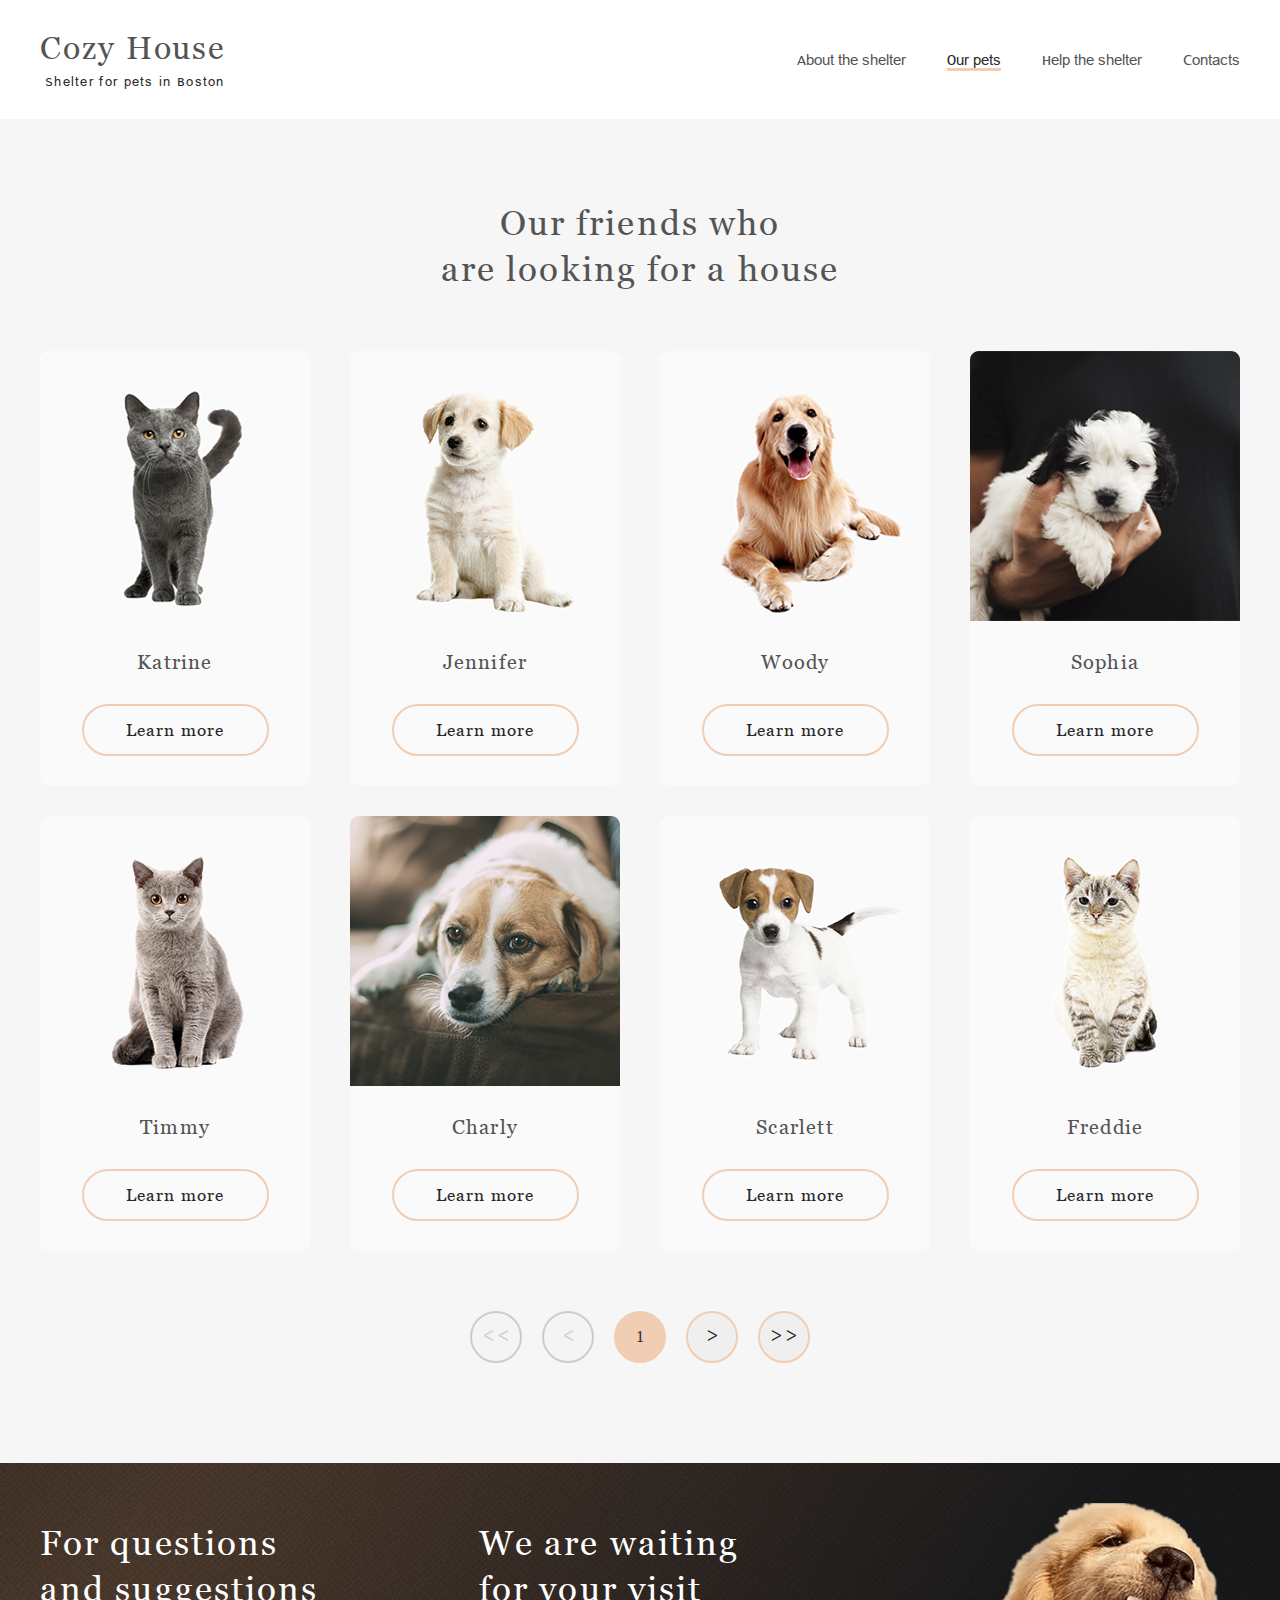
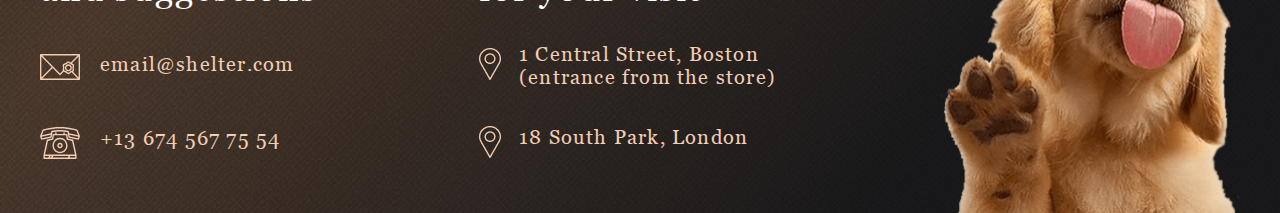
==== shelter/pages/pets/index.html @ 68277693 "Add shelter" ====
<!DOCTYPE html>
<html lang="en">
  <head>
    <meta charset="UTF-8" />
    <meta http-equiv="X-UA-Compatible" content="IE=edge" />
    <meta name="viewport" content="width=device-width, initial-scale=1.0" />
    <link rel="stylesheet" href="./../../assets/normalize.css" />
    <link rel="stylesheet" href="style.css" />
    <title>Shelter</title>
  </head>
  <body>
    <header class="header">
      <div class="header_wrapper">
        <div class="header_logo">
          <h1>Cozy House</h1>
          <p>Shelter for pets in Boston</p>
        </div>
        <nav class="header_nav">
          <ul class="header_nav-items">
            <li class="header_nav-item">
              <a href="../main/index.html" class="header_nav-item-a mainLink ">About the shelter</a>
            </li>
            <li class="header_nav-item">
              <a href="#" class="header_nav-item-a active petsLink">Our pets</a>
            </li>
            <li class="header_nav-item">
              <a href="../main/index.html#help" class="header_nav-item-a">Help the shelter</a>
            </li>
            <li class="header_nav-item">
              <a href="#contacts" class="header_nav-item-a">Contacts</a>
            </li>
          </ul>
        </nav>
        <div class="burger-menu">
          <span></span>
        </div>
      </div>
    </header>
    <main class="main_pets">
      <section class="friends">
        <h3 class="friends_title">Our friends who<br />
          are looking for a house</h3>
        <div class="friends_slider">
          <div class="friends_slider-wrapper">
            <div class="friends_slider-card">
              <img
                src="./../../assets/images/slider/pets-katrine.png"
                alt="card"
              />
              <p>Katrine</p>
              <button class="friends_slider-card-btn">Learn more</button>
            </div>
            <div class="friends_slider-card">
              <img
                src="./../../assets/images/slider/pets-jennifer.png"
                alt="card"
              />
              <p>Jennifer</p>
              <button class="friends_slider-card-btn">Learn more</button>
            </div>
            <div class="friends_slider-card">
              <img
                src="./../../assets/images/slider/pets-woody.png"
                alt="card"
              />
              <p>Woody</p>
              <button class="friends_slider-card-btn">Learn more</button>
            </div>
            <div class="friends_slider-card">
              <img
                src="./../../assets/images/slider/pets-Sofia.png"
                alt="card"
              />
              <p>Sophia</p>
              <button class="friends_slider-card-btn">Learn more</button>
            </div>
            <div class="friends_slider-card">
              <img
                src="./../../assets/images/slider/pets-timmy.png"
                alt="card"
              />
              <p>Timmy</p>
              <button class="friends_slider-card-btn">Learn more</button>
            </div>
            <div class="friends_slider-card">
              <img
                src="./../../assets/images/slider/pets-charly.png"
                alt="card"
              />
              <p>Charly</p>
              <button class="friends_slider-card-btn">Learn more</button>
            </div>
            <div class="friends_slider-card">
              <img
                src="./../../assets/images/slider/pets-scarlet.png"
                alt="card"
              />
              <p>Scarlett</p>
              <button class="friends_slider-card-btn">Learn more</button>
            </div>
            <div class="friends_slider-card">
              <img
                src="./../../assets/images/slider/pets-freddie.png"
                alt="card"
              />
              <p>Freddie</p>
              <button class="friends_slider-card-btn">Learn more</button>
            </div>
          </div>
          <div class="friends_slider-pagination">
            <button class="pagination-sircle " disabled>
              <div class="arrow_pre-prev disabled"></div>
            </button>
            <button class="pagination-sircle" disabled>
              <div class="arrow_prev disabled"></div>
            </button>
            <button class="pagination-sircle active">
              <div class="number">1</div>
            </button>
            <button class="pagination-sircle">
              <div class="arrow_next"></div>
            </button>
            <button class="pagination-sircle">
              <div class="arrow_next-next"></div>
            </button>
          </div>
        </div>
      </section>
    </main>
    <footer class="footer" id="contacts">
      <div class="footer_wrapper">
        <div class="footer_section contacts">
          <h3>For questions and suggestions</h3>
          <div class="footer_section-item email">
            <a href="mailto:email@shelter.com">email@shelter.com</a>
          </div>
          <div class="footer_section-item phone">
            <a href="tel:+13 674 567 75 54">+13 674 567 75 54</a>
          </div>
        </div>
        <div class="footer_section adress">
          <h3>We are waiting for your visit</h3>
          <div class="footer_section-item first_adress">
            <a href="https://www.google.by/maps/place/1+Central+St,+Boston,+MA+02109,+%D0%A1%D0%A8%D0%90/@42.3585558,-71.056915,17z/data=!3m1!4b1!4m5!3m4!1s0x89e370868bc2ce7b:0x82fa7db94f5fea9e!8m2!3d42.3585519!4d-71.0547263?hl=ru&authuser=0" target="_blank">1 Central Street, Boston (entrance from the store)</a>
          </div>
          <div class="footer_section-item second_adress">
            <a href="https://www.google.by/maps/place/18+S+Park+Rd,+London,+%D0%92%D0%B5%D0%BB%D0%B8%D0%BA%D0%BE%D0%B1%D1%80%D0%B8%D1%82%D0%B0%D0%BD%D0%B8%D1%8F/@51.4441294,-0.2098376,17z/data=!3m1!4b1!4m5!3m4!1s0x48760f46ff61dba9:0x5696e3b778e1f425!8m2!3d51.4441261!4d-0.2076489?hl=ru&authuser=0" target="_blank">18 South Park, London </a>
          </div>
        </div>
        <div class="footer_section pic">
          <img src="./../../assets/images/footer-puppy.png" alt="footer">
        </div>
    </footer>
    <script src="script.js"></script>
  </body>
</html>
---- shelter/pages/pets/style.css ----
.header {
  width: 100%;
  background-color: #ffffff;
  position: fixed;
}

@media (min-width: 768px) and (max-width: 1279px) {
  .header {
    top: 0;
  }
}

@media (min-width: 320px) and (max-width: 767px) {
  .header {
    top: 0;
  }
}

.header .header_wrapper {
  max-width: 1200px;
  display: -webkit-box;
  display: -ms-flexbox;
  display: flex;
  -webkit-box-orient: horizontal;
  -webkit-box-direction: normal;
      -ms-flex-direction: row;
          flex-direction: row;
  -webkit-box-pack: justify;
      -ms-flex-pack: justify;
          justify-content: space-between;
  -webkit-box-align: center;
      -ms-flex-align: center;
          align-items: center;
  margin: 0 auto;
  padding: 30px 0px;
}

@media (min-width: 768px) and (max-width: 1279px) {
  .header .header_wrapper {
    max-width: 708px;
  }
}

@media (min-width: 320px) and (max-width: 767px) {
  .header .header_wrapper {
    max-width: 300px;
  }
}

.header .header_wrapper .header_logo {
  display: -webkit-box;
  display: -ms-flexbox;
  display: flex;
  -webkit-box-orient: vertical;
  -webkit-box-direction: normal;
      -ms-flex-direction: column;
          flex-direction: column;
  font-style: normal;
  font-weight: 400;
  font-size: 32px;
  line-height: 110%;
  letter-spacing: 0.06em;
  cursor: pointer;
}

.header .header_wrapper .header_logo h1 {
  font-family: "Georgia";
  -webkit-box-align: center;
      -ms-flex-align: center;
          align-items: center;
  color: #545454;
  margin-bottom: 9px;
}

.header .header_wrapper .header_logo p {
  font-family: "Arial";
  font-size: 13px;
  line-height: 15px;
  letter-spacing: 0.1em;
  color: #292929;
  padding-left: 5px;
}

.header .header_wrapper .header_nav {
  max-width: 443px;
  width: 100%;
}

@media (min-width: 320px) and (max-width: 767px) {
  .header .header_wrapper .header_nav {
    display: none;
  }
}

.header .header_wrapper .header_nav .header_nav-items {
  display: -webkit-box;
  display: -ms-flexbox;
  display: flex;
  -webkit-box-pack: justify;
      -ms-flex-pack: justify;
          justify-content: space-between;
  max-width: 443px;
  width: 100%;
}

.header .header_wrapper .header_nav .header_nav-items .header_nav-item {
  font-family: "Arial";
  font-style: normal;
  font-weight: 400;
  font-size: 15px;
  line-height: 160%;
}

.header .header_wrapper .header_nav .header_nav-items .header_nav-item .header_nav-item-a {
  color: #545454;
  text-decoration: none;
}

.header .header_wrapper .header_nav .header_nav-items .header_nav-item .header_nav-item-a.active {
  color: #292929;
  border-bottom: 3px solid #f1cdb3;
}

.header .header_wrapper .header_nav .header_nav-items .header_nav-item .header_nav-item-a:hover {
  color: #292929;
}

.burger-menu {
  display: none;
}

@media (min-width: 320px) and (max-width: 767px) {
  .burger-menu {
    z-index: 50;
    display: block;
    position: relative;
    width: 30px;
    height: 22px;
    cursor: pointer;
    right: 14.5%;
    -webkit-transition: 0.5s;
    transition: 0.5s;
  }
  .burger-menu::before,
  .burger-menu::after,
  .burger-menu span {
    left: 0;
    position: absolute;
    height: 9%;
    width: 100%;
    -webkit-transition: all 0.3s ease 0s;
    transition: all 0.3s ease 0s;
    background-color: #000000;
  }
  .burger-menu::before,
  .burger-menu::after {
    content: "";
  }
  .burger-menu::before {
    top: 0;
  }
  .burger-menu::after {
    bottom: 0;
  }
  .burger-menu span {
    top: 47%;
  }
}

.burger-menu.active {
  -webkit-transform: rotate(90deg);
          transform: rotate(90deg);
}

.main_pets {
  width: 100%;
}

.main_pets .friends {
  max-width: 1200px;
  padding: 200px 0px 100px 0px;
  display: -webkit-box;
  display: -ms-flexbox;
  display: flex;
  -webkit-box-orient: vertical;
  -webkit-box-direction: normal;
      -ms-flex-direction: column;
          flex-direction: column;
  margin: 0 auto;
}

@media (min-width: 768px) and (max-width: 1279px) {
  .main_pets .friends {
    max-width: 708px;
    padding: 200px 0px 76px 0px;
  }
}

@media (min-width: 320px) and (max-width: 767px) {
  .main_pets .friends {
    padding: 162px 0px 41px 0px;
  }
}

.main_pets .friends .friends_title {
  font-family: "Georgia";
  font-style: normal;
  font-weight: 400;
  font-size: 35px;
  line-height: 130%;
  -webkit-box-align: center;
      -ms-flex-align: center;
          align-items: center;
  text-align: center;
  letter-spacing: 0.06em;
  color: #545454;
  margin-bottom: 45px;
}

@media (min-width: 768px) and (max-width: 1279px) {
  .main_pets .friends .friends_title {
    margin-bottom: 15px;
  }
}

@media (min-width: 320px) and (max-width: 767px) {
  .main_pets .friends .friends_title {
    font-size: 25px;
    margin-bottom: 26px;
  }
}

.main_pets .friends .friends_slider {
  max-width: 1200px;
  display: -webkit-box;
  display: -ms-flexbox;
  display: flex;
  -webkit-box-orient: vertical;
  -webkit-box-direction: normal;
      -ms-flex-direction: column;
          flex-direction: column;
  -webkit-box-align: center;
      -ms-flex-align: center;
          align-items: center;
}

.main_pets .friends .friends_slider .friends_slider-wrapper {
  display: -webkit-box;
  display: -ms-flexbox;
  display: flex;
  -webkit-box-orient: horizontal;
  -webkit-box-direction: normal;
      -ms-flex-direction: row;
          flex-direction: row;
  -ms-flex-wrap: wrap;
      flex-wrap: wrap;
  -webkit-box-pack: justify;
      -ms-flex-pack: justify;
          justify-content: space-between;
  padding: 15px 0;
  row-gap: 30px;
  -webkit-column-gap: 30px;
          column-gap: 30px;
  margin-bottom: 45px;
}

@media (min-width: 768px) and (max-width: 1279px) {
  .main_pets .friends .friends_slider .friends_slider-wrapper {
    row-gap: 30px;
    -webkit-column-gap: 40px;
            column-gap: 40px;
    padding: 15px 64px;
    margin-bottom: 24px;
  }
}

@media (min-width: 320px) and (max-width: 767px) {
  .main_pets .friends .friends_slider .friends_slider-wrapper {
    -webkit-box-pack: center;
        -ms-flex-pack: center;
            justify-content: center;
    margin-bottom: 28px;
  }
}

.main_pets .friends .friends_slider .friends_slider-wrapper .friends_slider-card {
  display: -webkit-box;
  display: -ms-flexbox;
  display: flex;
  -webkit-box-orient: vertical;
  -webkit-box-direction: normal;
      -ms-flex-direction: column;
          flex-direction: column;
  -webkit-box-align: center;
      -ms-flex-align: center;
          align-items: center;
  background: #fafafa;
  border-radius: 9px;
  cursor: pointer;
}

@media screen and (max-width: 1279px) {
  .main_pets .friends .friends_slider .friends_slider-wrapper .friends_slider-card:nth-child(7) {
    display: none;
  }
  .main_pets .friends .friends_slider .friends_slider-wrapper .friends_slider-card:nth-child(8) {
    display: none;
  }
}

@media screen and (max-width: 767px) {
  .main_pets .friends .friends_slider .friends_slider-wrapper .friends_slider-card:nth-child(6) {
    display: none;
  }
  .main_pets .friends .friends_slider .friends_slider-wrapper .friends_slider-card:nth-child(5) {
    display: none;
  }
  .main_pets .friends .friends_slider .friends_slider-wrapper .friends_slider-card:nth-child(4) {
    display: none;
  }
}

.main_pets .friends .friends_slider .friends_slider-wrapper .friends_slider-card:hover {
  background: #ffffff;
  -webkit-transform: scale(1.1);
          transform: scale(1.1);
}

.main_pets .friends .friends_slider .friends_slider-wrapper .friends_slider-card:hover .friends_slider-card-btn {
  background: #fddcc4;
}

.main_pets .friends .friends_slider .friends_slider-wrapper .friends_slider-card:last-child {
  margin-right: 0;
}

.main_pets .friends .friends_slider .friends_slider-wrapper .friends_slider-card img {
  width: 100%;
}

.main_pets .friends .friends_slider .friends_slider-wrapper .friends_slider-card p {
  margin: 30px 0;
  font-family: "Georgia";
  font-style: normal;
  font-weight: 400;
  font-size: 20px;
  line-height: 23px;
  -webkit-box-align: center;
      -ms-flex-align: center;
          align-items: center;
  text-align: center;
  letter-spacing: 0.06em;
  color: #545454;
}

.main_pets .friends .friends_slider .friends_slider-wrapper .friends_slider-card .friends_slider-card-btn {
  width: 187px;
  height: 52px;
  border: 2px solid #f1cdb3;
  -webkit-box-sizing: border-box;
          box-sizing: border-box;
  border-radius: 100px;
  font-family: "Georgia";
  font-style: normal;
  font-weight: 400;
  font-size: 17px;
  line-height: 130%;
  letter-spacing: 0.06em;
  color: #292929;
  margin-bottom: 30px;
  background-color: inherit;
}

.main_pets .friends .friends_slider .friends_slider-wrapper .friends_slider-card .friends_slider-card-btn:hover {
  background: #fddcc4;
}

.main_pets .friends .friends_slider .friends_slider-pagination {
  max-width: 340px;
  width: 100%;
  display: -webkit-box;
  display: -ms-flexbox;
  display: flex;
  -webkit-box-pack: justify;
      -ms-flex-pack: justify;
          justify-content: space-between;
  -webkit-box-orient: horizontal;
  -webkit-box-direction: normal;
      -ms-flex-direction: row;
          flex-direction: row;
}

@media (min-width: 320px) and (max-width: 767px) {
  .main_pets .friends .friends_slider .friends_slider-pagination {
    -webkit-box-pack: space-evenly;
        -ms-flex-pack: space-evenly;
            justify-content: space-evenly;
  }
}

.main_pets .friends .friends_slider .friends_slider-pagination .pagination-sircle {
  width: 52px;
  height: 52px;
  border-radius: 50%;
  border: 2px solid #f1cdb3;
  padding: 0;
}

.main_pets .friends .friends_slider .friends_slider-pagination .pagination-sircle:disabled {
  border: 2px solid #cdcdcd;
}

.main_pets .friends .friends_slider .friends_slider-pagination .pagination-sircle.active {
  background: #f1cdb3;
}

.main_pets .friends .friends_slider .friends_slider-pagination .pagination-sircle .arrow_pre-prev {
  width: 52px;
  height: 52px;
  position: relative;
  font-family: "Georgia";
  font-style: normal;
  font-weight: 400;
  font-size: 20px;
  line-height: 115%;
  letter-spacing: 0.06em;
  color: #292929;
}

.main_pets .friends .friends_slider .friends_slider-pagination .pagination-sircle .arrow_pre-prev::after {
  content: "<<";
  position: absolute;
  top: 20%;
  left: 20%;
}

.main_pets .friends .friends_slider .friends_slider-pagination .pagination-sircle .arrow_pre-prev.disabled {
  color: #cdcdcd;
}

.main_pets .friends .friends_slider .friends_slider-pagination .pagination-sircle .arrow_prev {
  width: 52px;
  height: 52px;
  position: relative;
  font-family: "Georgia";
  font-style: normal;
  font-weight: 400;
  font-size: 20px;
  line-height: 115%;
  letter-spacing: 0.06em;
  color: #292929;
}

.main_pets .friends .friends_slider .friends_slider-pagination .pagination-sircle .arrow_prev::after {
  content: "<";
  position: absolute;
  top: 20%;
  left: 35%;
}

.main_pets .friends .friends_slider .friends_slider-pagination .pagination-sircle .arrow_prev.disabled {
  color: #cdcdcd;
}

.main_pets .friends .friends_slider .friends_slider-pagination .pagination-sircle .number {
  cursor: default;
}

.main_pets .friends .friends_slider .friends_slider-pagination .pagination-sircle .arrow_next {
  width: 52px;
  height: 52px;
  position: relative;
  font-family: "Georgia";
  font-style: normal;
  font-weight: 400;
  font-size: 20px;
  line-height: 115%;
  letter-spacing: 0.06em;
  color: #292929;
}

.main_pets .friends .friends_slider .friends_slider-pagination .pagination-sircle .arrow_next::after {
  content: ">";
  position: absolute;
  top: 20%;
  left: 35%;
}

.main_pets .friends .friends_slider .friends_slider-pagination .pagination-sircle .arrow_next.disabled {
  color: #cdcdcd;
}

.main_pets .friends .friends_slider .friends_slider-pagination .pagination-sircle .arrow_next:hover {
  -webkit-transform: scale(1.1);
          transform: scale(1.1);
}

.main_pets .friends .friends_slider .friends_slider-pagination .pagination-sircle .arrow_next-next {
  width: 52px;
  height: 52px;
  position: relative;
}

.main_pets .friends .friends_slider .friends_slider-pagination .pagination-sircle .arrow_next-next:hover {
  -webkit-transform: scale(1.1);
          transform: scale(1.1);
}

.main_pets .friends .friends_slider .friends_slider-pagination .pagination-sircle .arrow_next-next::after {
  content: ">>";
  font-family: "Georgia";
  font-style: normal;
  font-weight: 400;
  font-size: 20px;
  line-height: 115%;
  letter-spacing: 0.06em;
  color: #292929;
  position: absolute;
  top: 20%;
  left: 20%;
}

.main_pets .friends .friends_slider .friends_slider-pagination .pagination-sircle .arrow_next-next.disabled {
  color: #cdcdcd;
}

.footer {
  width: 100%;
  background-image: url(./../../assets/images/footer-gradient-background.png);
  background-position: center;
  background-size: cover;
}

.footer .footer_wrapper {
  max-width: 1200px;
  display: -webkit-box;
  display: -ms-flexbox;
  display: flex;
  -webkit-box-pack: justify;
      -ms-flex-pack: justify;
          justify-content: space-between;
  margin: 0 auto;
}

@media (min-width: 768px) and (max-width: 1279px) {
  .footer .footer_wrapper {
    -ms-flex-wrap: wrap;
        flex-wrap: wrap;
    -webkit-box-pack: space-evenly;
        -ms-flex-pack: space-evenly;
            justify-content: space-evenly;
  }
}

@media (min-width: 320px) and (max-width: 767px) {
  .footer .footer_wrapper {
    -webkit-box-orient: vertical;
    -webkit-box-direction: normal;
        -ms-flex-direction: column;
            flex-direction: column;
    text-align: center;
    -webkit-box-align: center;
        -ms-flex-align: center;
            align-items: center;
  }
}

@media (min-width: 320px) and (max-width: 767px) {
  .footer .footer_wrapper .footer_section {
    padding-top: 18px;
  }
  .footer .footer_wrapper .footer_section img {
    width: 22px;
    height: 32px;
  }
}

.footer .footer_wrapper .footer_section h3 {
  max-width: 280px;
  font-family: "Georgia";
  font-style: normal;
  font-weight: 400;
  font-size: 35px;
  line-height: 130%;
  letter-spacing: 0.06em;
  color: #ffffff;
}

@media (min-width: 320px) and (max-width: 767px) {
  .footer .footer_wrapper .footer_section h3 {
    font-size: 25px;
    margin: 0 auto;
    margin-bottom: 40px;
  }
}

.footer .footer_wrapper .footer_section .footer_section-item {
  display: -webkit-box;
  display: -ms-flexbox;
  display: flex;
}

@media (min-width: 320px) and (max-width: 767px) {
  .footer .footer_wrapper .footer_section .footer_section-item {
    -webkit-box-pack: center;
        -ms-flex-pack: center;
            justify-content: center;
  }
}

.footer .footer_wrapper .footer_section .footer_section-item img {
  width: 22px;
  height: 32px;
  margin-right: 20px;
}

.footer .footer_wrapper .footer_section .footer_section-item a {
  text-decoration: none;
  font-family: "Georgia";
  font-style: normal;
  font-weight: 400;
  font-size: 20px;
  line-height: 115%;
  letter-spacing: 0.06em;
  color: #f1cdb3;
}

.footer .footer_wrapper .footer_section .email {
  background-image: url(./../../assets/icons/icon-email.svg);
  background-repeat: no-repeat;
  background-position: left 0px top -2px;
  height: 32px;
  padding-left: 60px;
  margin-bottom: 42px;
}

@media (min-width: 320px) and (max-width: 767px) {
  .footer .footer_wrapper .footer_section .email {
    margin-bottom: 40px;
    background-position: left 12px top -2px;
  }
}

.footer .footer_wrapper .footer_section .phone {
  background-image: url(./../../assets/icons/icon-phone.svg);
  background-repeat: no-repeat;
  background-position: left 0px top 0px;
  height: 32px;
  padding-left: 60px;
}

@media (min-width: 320px) and (max-width: 767px) {
  .footer .footer_wrapper .footer_section .phone {
    margin-bottom: 20px;
    background-position: left 20px top -2px;
  }
}

.footer .footer_wrapper .footer_section .first_adress a {
  background-image: url(./../../assets/icons/icon-marker.png);
  background-repeat: no-repeat;
  background-position: left 0px top 5px;
  margin-bottom: 37px;
  padding-left: 40px;
  max-width: 302px;
  width: 100%;
}

@media (min-width: 320px) and (max-width: 767px) {
  .footer .footer_wrapper .footer_section .first_adress a {
    margin-bottom: 45px;
    padding-left: 28px;
  }
}

.footer .footer_wrapper .footer_section .second_adress a {
  background-image: url(./../../assets/icons/icon-marker.png);
  background-repeat: no-repeat;
  background-position: left 0px top 0px;
  margin-bottom: 30px;
  padding-left: 40px;
  max-width: 302px;
  width: 100%;
  height: 32px;
}

@media (min-width: 320px) and (max-width: 767px) {
  .footer .footer_wrapper .footer_section .second_adress a {
    padding-left: 14px;
  }
}

.footer .footer_wrapper .contacts {
  padding-top: 57px;
  margin-bottom: 41px;
}

@media (min-width: 768px) and (max-width: 1279px) {
  .footer .footer_wrapper .contacts {
    padding-top: 29px;
  }
}

@media (min-width: 320px) and (max-width: 767px) {
  .footer .footer_wrapper .contacts {
    padding-top: 30px;
    margin-bottom: 17px;
  }
}

.footer .footer_wrapper .contacts h3 {
  margin-bottom: 42px;
}

.footer .footer_wrapper .adress {
  padding-top: 57px;
}

@media (min-width: 768px) and (max-width: 1279px) {
  .footer .footer_wrapper .adress {
    padding-top: 29px;
  }
}

@media (min-width: 320px) and (max-width: 767px) {
  .footer .footer_wrapper .adress {
    padding-top: 0px;
  }
}

.footer .footer_wrapper .adress h3 {
  margin-bottom: 32px;
}

@media (min-width: 320px) and (max-width: 767px) {
  .footer .footer_wrapper .adress h3 {
    margin-bottom: 40px;
  }
}

.footer .footer_wrapper .pic {
  padding-top: 40px;
}

@media (min-width: 768px) and (max-width: 1279px) {
  .footer .footer_wrapper .pic {
    padding-top: 19px;
    padding-bottom: 0px;
  }
}

@media (min-width: 320px) and (max-width: 767px) {
  .footer .footer_wrapper .pic {
    padding-top: 5px;
  }
}

.footer .footer_wrapper .pic img {
  width: 300px;
  height: 310px;
}

@media (min-width: 320px) and (max-width: 767px) {
  .footer .footer_wrapper .pic img {
    width: 260px;
    height: 269px;
  }
}

@font-face {
  font-family: "Georgia";
  font-style: normal;
  font-weight: 400;
  src: local(""), url("./../../assets/fonts/georgia.ttf");
}

@font-face {
  font-family: "Arial";
  font-style: normal;
  font-weight: 400;
  src: local(""), url("./../../assets/fonts/arialmt.ttf");
}

html {
  scroll-behavior: smooth;
}

body {
  width: 100%;
  margin: 0 auto;
  background: #f6f6f6;
}

.main {
  width: 100%;
  padding-top: 140px;
}
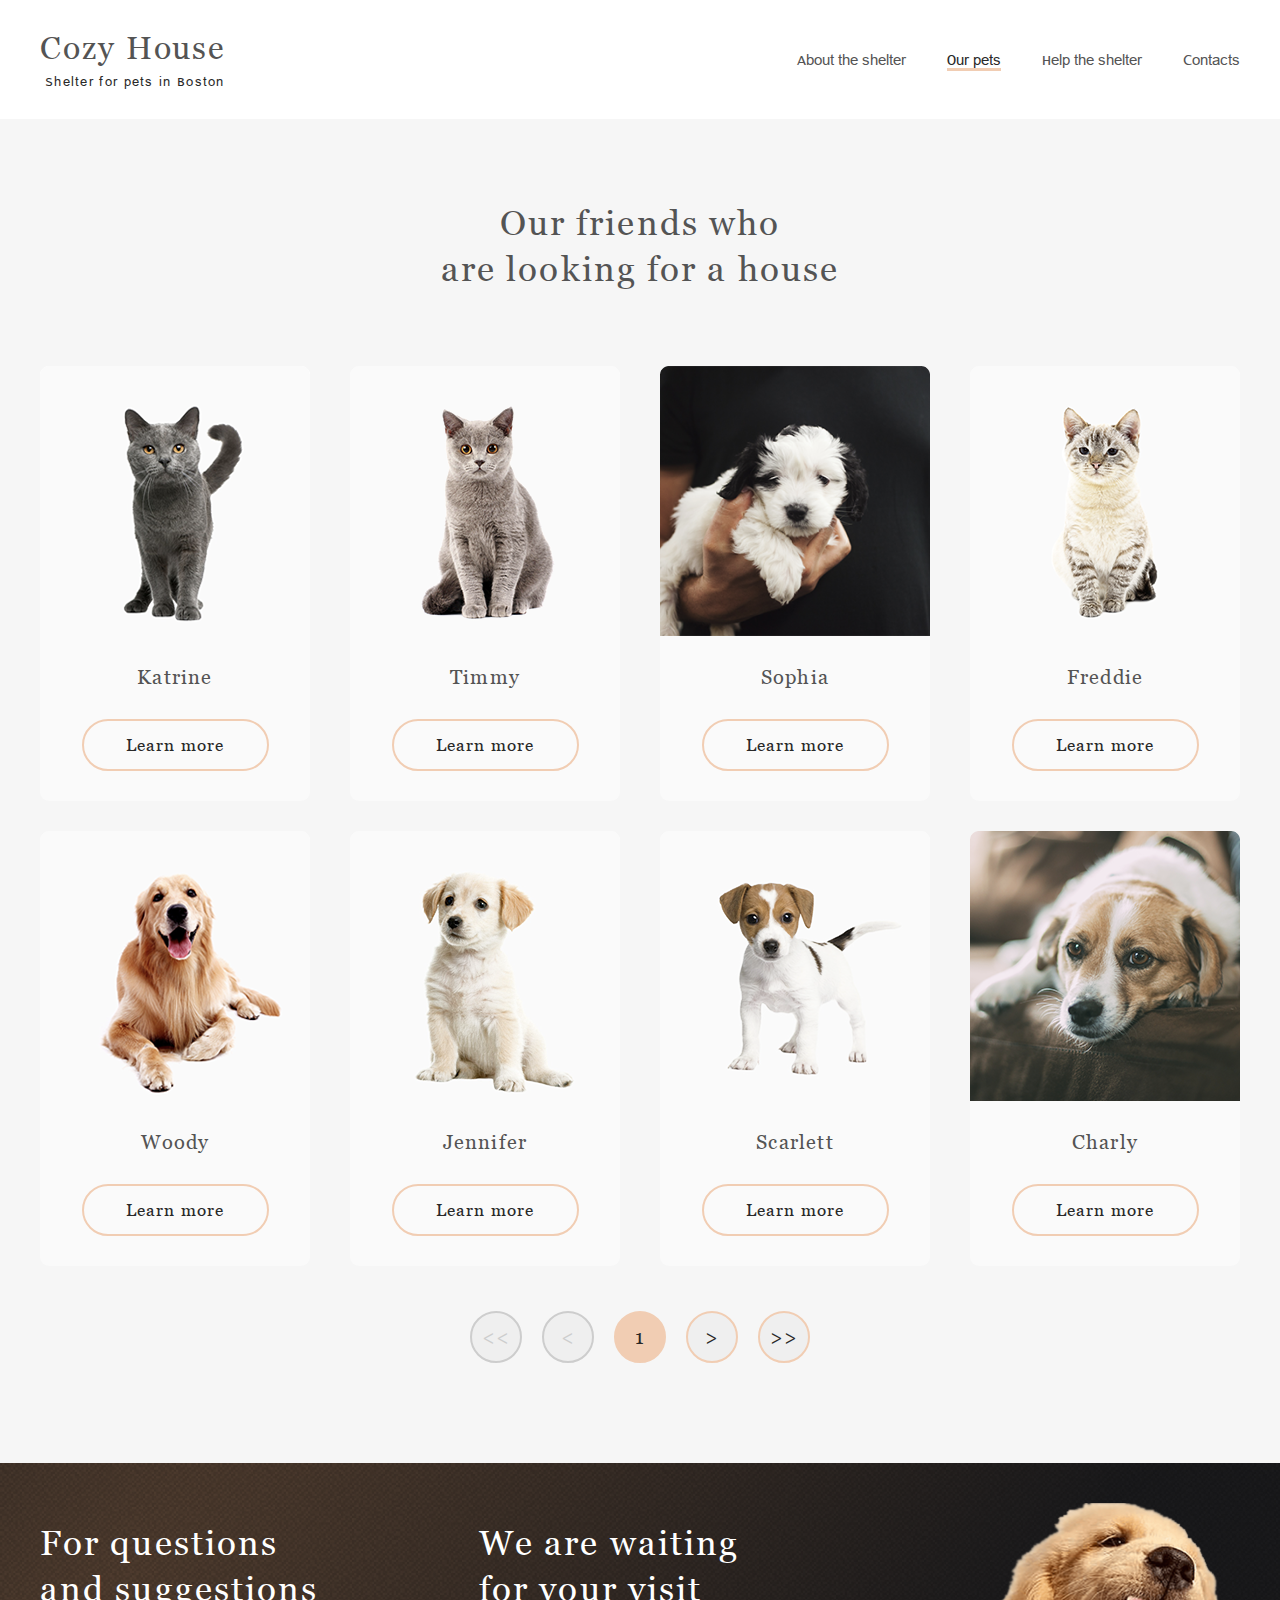
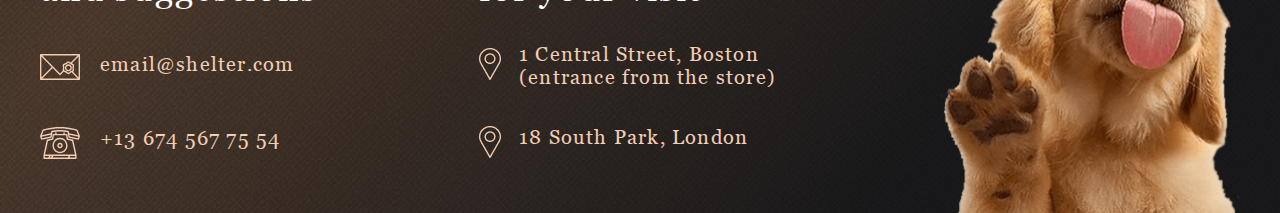
==== commit 3ed3a77a: "Add files via upload" ====
--- a/shelter/pages/pets/index.html
+++ b/shelter/pages/pets/index.html
@@ -15,22 +15,28 @@
           <h1>Cozy House</h1>
           <p>Shelter for pets in Boston</p>
         </div>
-        <nav class="header_nav">
-          <ul class="header_nav-items">
-            <li class="header_nav-item">
-              <a href="../main/index.html" class="header_nav-item-a mainLink ">About the shelter</a>
-            </li>
-            <li class="header_nav-item">
-              <a href="#" class="header_nav-item-a active petsLink">Our pets</a>
-            </li>
-            <li class="header_nav-item">
-              <a href="../main/index.html#help" class="header_nav-item-a">Help the shelter</a>
-            </li>
-            <li class="header_nav-item">
-              <a href="#contacts" class="header_nav-item-a">Contacts</a>
-            </li>
-          </ul>
-        </nav>
+        <div class="header_nav-container">
+          <nav class="header_nav">
+            <div class="burger_logo">
+              <h1 class="header_logo-title">Cozy House</h1>
+              <p class="header_logo-subtitle">Shelter for pets in Boston</p>
+            </div>
+            <ul class="header_nav-items">
+              <li class="header_nav-item">
+                <a href="../main/index.html" class="header_nav-item-a mainLink ">About the shelter</a>
+              </li>
+              <li class="header_nav-item">
+                <a href="#" class="header_nav-item-a active petsLink">Our pets</a>
+              </li>
+              <li class="header_nav-item">
+                <a href="../main/index.html#help" class="header_nav-item-a">Help the shelter</a>
+              </li>
+              <li class="header_nav-item">
+                <a href="#contacts" class="header_nav-item-a">Contacts</a>
+              </li>
+            </ul>
+          </nav>
+        </div>
         <div class="burger-menu">
           <span></span>
         </div>
@@ -42,89 +48,24 @@
           are looking for a house</h3>
         <div class="friends_slider">
           <div class="friends_slider-wrapper">
-            <div class="friends_slider-card">
-              <img
-                src="./../../assets/images/slider/pets-katrine.png"
-                alt="card"
-              />
-              <p>Katrine</p>
-              <button class="friends_slider-card-btn">Learn more</button>
-            </div>
-            <div class="friends_slider-card">
-              <img
-                src="./../../assets/images/slider/pets-jennifer.png"
-                alt="card"
-              />
-              <p>Jennifer</p>
-              <button class="friends_slider-card-btn">Learn more</button>
-            </div>
-            <div class="friends_slider-card">
-              <img
-                src="./../../assets/images/slider/pets-woody.png"
-                alt="card"
-              />
-              <p>Woody</p>
-              <button class="friends_slider-card-btn">Learn more</button>
-            </div>
-            <div class="friends_slider-card">
-              <img
-                src="./../../assets/images/slider/pets-Sofia.png"
-                alt="card"
-              />
-              <p>Sophia</p>
-              <button class="friends_slider-card-btn">Learn more</button>
-            </div>
-            <div class="friends_slider-card">
-              <img
-                src="./../../assets/images/slider/pets-timmy.png"
-                alt="card"
-              />
-              <p>Timmy</p>
-              <button class="friends_slider-card-btn">Learn more</button>
-            </div>
-            <div class="friends_slider-card">
-              <img
-                src="./../../assets/images/slider/pets-charly.png"
-                alt="card"
-              />
-              <p>Charly</p>
-              <button class="friends_slider-card-btn">Learn more</button>
-            </div>
-            <div class="friends_slider-card">
-              <img
-                src="./../../assets/images/slider/pets-scarlet.png"
-                alt="card"
-              />
-              <p>Scarlett</p>
-              <button class="friends_slider-card-btn">Learn more</button>
-            </div>
-            <div class="friends_slider-card">
-              <img
-                src="./../../assets/images/slider/pets-freddie.png"
-                alt="card"
-              />
-              <p>Freddie</p>
-              <button class="friends_slider-card-btn">Learn more</button>
-            </div>
+            <div class="friends_slider-pages"></div>
           </div>
           <div class="friends_slider-pagination">
-            <button class="pagination-sircle " disabled>
-              <div class="arrow_pre-prev disabled"></div>
-            </button>
-            <button class="pagination-sircle" disabled>
-              <div class="arrow_prev disabled"></div>
-            </button>
-            <button class="pagination-sircle active">
-              <div class="number">1</div>
-            </button>
-            <button class="pagination-sircle">
-              <div class="arrow_next"></div>
-            </button>
-            <button class="pagination-sircle">
-              <div class="arrow_next-next"></div>
-            </button>
+            <button class="pagination-sircle btn left double disabled" ><<</button>
+            <button class="pagination-sircle btn left disabled"><</button>
+            <button class="pagination-sircle counter">1</button>
+            <button class="pagination-sircle btn right active">></button>
+            <button class="pagination-sircle btn right double active">>></button>
           </div>
         </div>
+        <div class="modal">
+					<div class="modal_wrapper">
+						<button class="modal_button"></button>
+						<div class="modal_content">
+              
+						</div>
+					</div>
+				</div>
       </section>
     </main>
     <footer class="footer" id="contacts">
@@ -151,6 +92,6 @@
           <img src="./../../assets/images/footer-puppy.png" alt="footer">
         </div>
     </footer>
-    <script src="script.js"></script>
+    <script type="module" src="script.js"></script>
   </body>
 </html>
--- a/shelter/pages/pets/style.css
+++ b/shelter/pages/pets/style.css
@@ -1,797 +1,1122 @@
-.header {
-  width: 100%;
-  background-color: #ffffff;
-  position: fixed;
-}
-
-@media (min-width: 768px) and (max-width: 1279px) {
-  .header {
-    top: 0;
-  }
-}
-
-@media (min-width: 320px) and (max-width: 767px) {
-  .header {
-    top: 0;
-  }
-}
-
-.header .header_wrapper {
-  max-width: 1200px;
-  display: -webkit-box;
-  display: -ms-flexbox;
-  display: flex;
-  -webkit-box-orient: horizontal;
-  -webkit-box-direction: normal;
-      -ms-flex-direction: row;
-          flex-direction: row;
-  -webkit-box-pack: justify;
-      -ms-flex-pack: justify;
-          justify-content: space-between;
-  -webkit-box-align: center;
-      -ms-flex-align: center;
-          align-items: center;
-  margin: 0 auto;
-  padding: 30px 0px;
-}
-
-@media (min-width: 768px) and (max-width: 1279px) {
-  .header .header_wrapper {
-    max-width: 708px;
-  }
-}
-
-@media (min-width: 320px) and (max-width: 767px) {
-  .header .header_wrapper {
-    max-width: 300px;
-  }
-}
-
-.header .header_wrapper .header_logo {
-  display: -webkit-box;
-  display: -ms-flexbox;
-  display: flex;
-  -webkit-box-orient: vertical;
-  -webkit-box-direction: normal;
-      -ms-flex-direction: column;
-          flex-direction: column;
-  font-style: normal;
-  font-weight: 400;
-  font-size: 32px;
-  line-height: 110%;
-  letter-spacing: 0.06em;
-  cursor: pointer;
-}
-
-.header .header_wrapper .header_logo h1 {
-  font-family: "Georgia";
-  -webkit-box-align: center;
-      -ms-flex-align: center;
-          align-items: center;
-  color: #545454;
-  margin-bottom: 9px;
-}
-
-.header .header_wrapper .header_logo p {
-  font-family: "Arial";
-  font-size: 13px;
-  line-height: 15px;
-  letter-spacing: 0.1em;
-  color: #292929;
-  padding-left: 5px;
-}
-
-.header .header_wrapper .header_nav {
-  max-width: 443px;
-  width: 100%;
-}
-
-@media (min-width: 320px) and (max-width: 767px) {
-  .header .header_wrapper .header_nav {
-    display: none;
-  }
-}
-
-.header .header_wrapper .header_nav .header_nav-items {
-  display: -webkit-box;
-  display: -ms-flexbox;
-  display: flex;
-  -webkit-box-pack: justify;
-      -ms-flex-pack: justify;
-          justify-content: space-between;
-  max-width: 443px;
-  width: 100%;
-}
-
-.header .header_wrapper .header_nav .header_nav-items .header_nav-item {
-  font-family: "Arial";
-  font-style: normal;
-  font-weight: 400;
-  font-size: 15px;
-  line-height: 160%;
-}
-
-.header .header_wrapper .header_nav .header_nav-items .header_nav-item .header_nav-item-a {
-  color: #545454;
-  text-decoration: none;
-}
-
-.header .header_wrapper .header_nav .header_nav-items .header_nav-item .header_nav-item-a.active {
-  color: #292929;
-  border-bottom: 3px solid #f1cdb3;
-}
-
-.header .header_wrapper .header_nav .header_nav-items .header_nav-item .header_nav-item-a:hover {
-  color: #292929;
-}
-
-.burger-menu {
-  display: none;
-}
-
-@media (min-width: 320px) and (max-width: 767px) {
-  .burger-menu {
-    z-index: 50;
-    display: block;
-    position: relative;
-    width: 30px;
-    height: 22px;
-    cursor: pointer;
-    right: 14.5%;
-    -webkit-transition: 0.5s;
-    transition: 0.5s;
-  }
-  .burger-menu::before,
-  .burger-menu::after,
-  .burger-menu span {
-    left: 0;
-    position: absolute;
-    height: 9%;
-    width: 100%;
-    -webkit-transition: all 0.3s ease 0s;
-    transition: all 0.3s ease 0s;
-    background-color: #000000;
-  }
-  .burger-menu::before,
-  .burger-menu::after {
-    content: "";
-  }
-  .burger-menu::before {
-    top: 0;
-  }
-  .burger-menu::after {
-    bottom: 0;
-  }
-  .burger-menu span {
-    top: 47%;
-  }
-}
-
-.burger-menu.active {
-  -webkit-transform: rotate(90deg);
-          transform: rotate(90deg);
-}
-
-.main_pets {
-  width: 100%;
-}
-
-.main_pets .friends {
-  max-width: 1200px;
-  padding: 200px 0px 100px 0px;
-  display: -webkit-box;
-  display: -ms-flexbox;
-  display: flex;
-  -webkit-box-orient: vertical;
-  -webkit-box-direction: normal;
-      -ms-flex-direction: column;
-          flex-direction: column;
-  margin: 0 auto;
-}
-
-@media (min-width: 768px) and (max-width: 1279px) {
-  .main_pets .friends {
-    max-width: 708px;
-    padding: 200px 0px 76px 0px;
-  }
-}
-
-@media (min-width: 320px) and (max-width: 767px) {
-  .main_pets .friends {
-    padding: 162px 0px 41px 0px;
-  }
-}
-
-.main_pets .friends .friends_title {
-  font-family: "Georgia";
-  font-style: normal;
-  font-weight: 400;
-  font-size: 35px;
-  line-height: 130%;
-  -webkit-box-align: center;
-      -ms-flex-align: center;
-          align-items: center;
-  text-align: center;
-  letter-spacing: 0.06em;
-  color: #545454;
-  margin-bottom: 45px;
-}
-
-@media (min-width: 768px) and (max-width: 1279px) {
-  .main_pets .friends .friends_title {
-    margin-bottom: 15px;
-  }
-}
-
-@media (min-width: 320px) and (max-width: 767px) {
-  .main_pets .friends .friends_title {
-    font-size: 25px;
-    margin-bottom: 26px;
-  }
-}
-
-.main_pets .friends .friends_slider {
-  max-width: 1200px;
-  display: -webkit-box;
-  display: -ms-flexbox;
-  display: flex;
-  -webkit-box-orient: vertical;
-  -webkit-box-direction: normal;
-      -ms-flex-direction: column;
-          flex-direction: column;
-  -webkit-box-align: center;
-      -ms-flex-align: center;
-          align-items: center;
-}
-
-.main_pets .friends .friends_slider .friends_slider-wrapper {
-  display: -webkit-box;
-  display: -ms-flexbox;
-  display: flex;
-  -webkit-box-orient: horizontal;
-  -webkit-box-direction: normal;
-      -ms-flex-direction: row;
-          flex-direction: row;
-  -ms-flex-wrap: wrap;
-      flex-wrap: wrap;
-  -webkit-box-pack: justify;
-      -ms-flex-pack: justify;
-          justify-content: space-between;
-  padding: 15px 0;
-  row-gap: 30px;
-  -webkit-column-gap: 30px;
-          column-gap: 30px;
-  margin-bottom: 45px;
-}
-
-@media (min-width: 768px) and (max-width: 1279px) {
-  .main_pets .friends .friends_slider .friends_slider-wrapper {
-    row-gap: 30px;
-    -webkit-column-gap: 40px;
-            column-gap: 40px;
-    padding: 15px 64px;
-    margin-bottom: 24px;
-  }
-}
-
-@media (min-width: 320px) and (max-width: 767px) {
-  .main_pets .friends .friends_slider .friends_slider-wrapper {
-    -webkit-box-pack: center;
-        -ms-flex-pack: center;
-            justify-content: center;
-    margin-bottom: 28px;
-  }
-}
-
-.main_pets .friends .friends_slider .friends_slider-wrapper .friends_slider-card {
-  display: -webkit-box;
-  display: -ms-flexbox;
-  display: flex;
-  -webkit-box-orient: vertical;
-  -webkit-box-direction: normal;
-      -ms-flex-direction: column;
-          flex-direction: column;
-  -webkit-box-align: center;
-      -ms-flex-align: center;
-          align-items: center;
-  background: #fafafa;
-  border-radius: 9px;
-  cursor: pointer;
-}
-
-@media screen and (max-width: 1279px) {
-  .main_pets .friends .friends_slider .friends_slider-wrapper .friends_slider-card:nth-child(7) {
-    display: none;
-  }
-  .main_pets .friends .friends_slider .friends_slider-wrapper .friends_slider-card:nth-child(8) {
-    display: none;
-  }
-}
-
-@media screen and (max-width: 767px) {
-  .main_pets .friends .friends_slider .friends_slider-wrapper .friends_slider-card:nth-child(6) {
-    display: none;
-  }
-  .main_pets .friends .friends_slider .friends_slider-wrapper .friends_slider-card:nth-child(5) {
-    display: none;
-  }
-  .main_pets .friends .friends_slider .friends_slider-wrapper .friends_slider-card:nth-child(4) {
-    display: none;
-  }
-}
-
-.main_pets .friends .friends_slider .friends_slider-wrapper .friends_slider-card:hover {
-  background: #ffffff;
-  -webkit-transform: scale(1.1);
-          transform: scale(1.1);
-}
-
-.main_pets .friends .friends_slider .friends_slider-wrapper .friends_slider-card:hover .friends_slider-card-btn {
-  background: #fddcc4;
-}
-
-.main_pets .friends .friends_slider .friends_slider-wrapper .friends_slider-card:last-child {
-  margin-right: 0;
-}
-
-.main_pets .friends .friends_slider .friends_slider-wrapper .friends_slider-card img {
-  width: 100%;
-}
-
-.main_pets .friends .friends_slider .friends_slider-wrapper .friends_slider-card p {
-  margin: 30px 0;
-  font-family: "Georgia";
-  font-style: normal;
-  font-weight: 400;
-  font-size: 20px;
-  line-height: 23px;
-  -webkit-box-align: center;
-      -ms-flex-align: center;
-          align-items: center;
-  text-align: center;
-  letter-spacing: 0.06em;
-  color: #545454;
-}
-
-.main_pets .friends .friends_slider .friends_slider-wrapper .friends_slider-card .friends_slider-card-btn {
-  width: 187px;
-  height: 52px;
-  border: 2px solid #f1cdb3;
-  -webkit-box-sizing: border-box;
-          box-sizing: border-box;
-  border-radius: 100px;
-  font-family: "Georgia";
-  font-style: normal;
-  font-weight: 400;
-  font-size: 17px;
-  line-height: 130%;
-  letter-spacing: 0.06em;
-  color: #292929;
-  margin-bottom: 30px;
-  background-color: inherit;
-}
-
-.main_pets .friends .friends_slider .friends_slider-wrapper .friends_slider-card .friends_slider-card-btn:hover {
-  background: #fddcc4;
-}
-
-.main_pets .friends .friends_slider .friends_slider-pagination {
-  max-width: 340px;
-  width: 100%;
-  display: -webkit-box;
-  display: -ms-flexbox;
-  display: flex;
-  -webkit-box-pack: justify;
-      -ms-flex-pack: justify;
-          justify-content: space-between;
-  -webkit-box-orient: horizontal;
-  -webkit-box-direction: normal;
-      -ms-flex-direction: row;
-          flex-direction: row;
-}
-
-@media (min-width: 320px) and (max-width: 767px) {
-  .main_pets .friends .friends_slider .friends_slider-pagination {
-    -webkit-box-pack: space-evenly;
-        -ms-flex-pack: space-evenly;
-            justify-content: space-evenly;
-  }
-}
-
-.main_pets .friends .friends_slider .friends_slider-pagination .pagination-sircle {
-  width: 52px;
-  height: 52px;
-  border-radius: 50%;
-  border: 2px solid #f1cdb3;
-  padding: 0;
-}
-
-.main_pets .friends .friends_slider .friends_slider-pagination .pagination-sircle:disabled {
-  border: 2px solid #cdcdcd;
-}
-
-.main_pets .friends .friends_slider .friends_slider-pagination .pagination-sircle.active {
-  background: #f1cdb3;
-}
-
-.main_pets .friends .friends_slider .friends_slider-pagination .pagination-sircle .arrow_pre-prev {
-  width: 52px;
-  height: 52px;
-  position: relative;
-  font-family: "Georgia";
-  font-style: normal;
-  font-weight: 400;
-  font-size: 20px;
-  line-height: 115%;
-  letter-spacing: 0.06em;
-  color: #292929;
-}
-
-.main_pets .friends .friends_slider .friends_slider-pagination .pagination-sircle .arrow_pre-prev::after {
-  content: "<<";
-  position: absolute;
-  top: 20%;
-  left: 20%;
-}
-
-.main_pets .friends .friends_slider .friends_slider-pagination .pagination-sircle .arrow_pre-prev.disabled {
-  color: #cdcdcd;
-}
-
-.main_pets .friends .friends_slider .friends_slider-pagination .pagination-sircle .arrow_prev {
-  width: 52px;
-  height: 52px;
-  position: relative;
-  font-family: "Georgia";
-  font-style: normal;
-  font-weight: 400;
-  font-size: 20px;
-  line-height: 115%;
-  letter-spacing: 0.06em;
-  color: #292929;
-}
-
-.main_pets .friends .friends_slider .friends_slider-pagination .pagination-sircle .arrow_prev::after {
-  content: "<";
-  position: absolute;
-  top: 20%;
-  left: 35%;
-}
-
-.main_pets .friends .friends_slider .friends_slider-pagination .pagination-sircle .arrow_prev.disabled {
-  color: #cdcdcd;
-}
-
-.main_pets .friends .friends_slider .friends_slider-pagination .pagination-sircle .number {
-  cursor: default;
-}
-
-.main_pets .friends .friends_slider .friends_slider-pagination .pagination-sircle .arrow_next {
-  width: 52px;
-  height: 52px;
-  position: relative;
-  font-family: "Georgia";
-  font-style: normal;
-  font-weight: 400;
-  font-size: 20px;
-  line-height: 115%;
-  letter-spacing: 0.06em;
-  color: #292929;
-}
-
-.main_pets .friends .friends_slider .friends_slider-pagination .pagination-sircle .arrow_next::after {
-  content: ">";
-  position: absolute;
-  top: 20%;
-  left: 35%;
-}
-
-.main_pets .friends .friends_slider .friends_slider-pagination .pagination-sircle .arrow_next.disabled {
-  color: #cdcdcd;
-}
-
-.main_pets .friends .friends_slider .friends_slider-pagination .pagination-sircle .arrow_next:hover {
-  -webkit-transform: scale(1.1);
-          transform: scale(1.1);
-}
-
-.main_pets .friends .friends_slider .friends_slider-pagination .pagination-sircle .arrow_next-next {
-  width: 52px;
-  height: 52px;
-  position: relative;
-}
-
-.main_pets .friends .friends_slider .friends_slider-pagination .pagination-sircle .arrow_next-next:hover {
-  -webkit-transform: scale(1.1);
-          transform: scale(1.1);
-}
-
-.main_pets .friends .friends_slider .friends_slider-pagination .pagination-sircle .arrow_next-next::after {
-  content: ">>";
-  font-family: "Georgia";
-  font-style: normal;
-  font-weight: 400;
-  font-size: 20px;
-  line-height: 115%;
-  letter-spacing: 0.06em;
-  color: #292929;
-  position: absolute;
-  top: 20%;
-  left: 20%;
-}
-
-.main_pets .friends .friends_slider .friends_slider-pagination .pagination-sircle .arrow_next-next.disabled {
-  color: #cdcdcd;
-}
-
-.footer {
-  width: 100%;
-  background-image: url(./../../assets/images/footer-gradient-background.png);
-  background-position: center;
-  background-size: cover;
-}
-
-.footer .footer_wrapper {
-  max-width: 1200px;
-  display: -webkit-box;
-  display: -ms-flexbox;
-  display: flex;
-  -webkit-box-pack: justify;
-      -ms-flex-pack: justify;
-          justify-content: space-between;
-  margin: 0 auto;
-}
-
-@media (min-width: 768px) and (max-width: 1279px) {
-  .footer .footer_wrapper {
-    -ms-flex-wrap: wrap;
-        flex-wrap: wrap;
-    -webkit-box-pack: space-evenly;
-        -ms-flex-pack: space-evenly;
-            justify-content: space-evenly;
-  }
-}
-
-@media (min-width: 320px) and (max-width: 767px) {
-  .footer .footer_wrapper {
-    -webkit-box-orient: vertical;
-    -webkit-box-direction: normal;
-        -ms-flex-direction: column;
-            flex-direction: column;
-    text-align: center;
-    -webkit-box-align: center;
-        -ms-flex-align: center;
-            align-items: center;
-  }
-}
-
-@media (min-width: 320px) and (max-width: 767px) {
-  .footer .footer_wrapper .footer_section {
-    padding-top: 18px;
-  }
-  .footer .footer_wrapper .footer_section img {
-    width: 22px;
-    height: 32px;
-  }
-}
-
-.footer .footer_wrapper .footer_section h3 {
-  max-width: 280px;
-  font-family: "Georgia";
-  font-style: normal;
-  font-weight: 400;
-  font-size: 35px;
-  line-height: 130%;
-  letter-spacing: 0.06em;
-  color: #ffffff;
-}
-
-@media (min-width: 320px) and (max-width: 767px) {
-  .footer .footer_wrapper .footer_section h3 {
-    font-size: 25px;
-    margin: 0 auto;
-    margin-bottom: 40px;
-  }
-}
-
-.footer .footer_wrapper .footer_section .footer_section-item {
-  display: -webkit-box;
-  display: -ms-flexbox;
-  display: flex;
-}
-
-@media (min-width: 320px) and (max-width: 767px) {
-  .footer .footer_wrapper .footer_section .footer_section-item {
-    -webkit-box-pack: center;
-        -ms-flex-pack: center;
-            justify-content: center;
-  }
-}
-
-.footer .footer_wrapper .footer_section .footer_section-item img {
-  width: 22px;
-  height: 32px;
-  margin-right: 20px;
-}
-
-.footer .footer_wrapper .footer_section .footer_section-item a {
-  text-decoration: none;
-  font-family: "Georgia";
-  font-style: normal;
-  font-weight: 400;
-  font-size: 20px;
-  line-height: 115%;
-  letter-spacing: 0.06em;
-  color: #f1cdb3;
-}
-
-.footer .footer_wrapper .footer_section .email {
-  background-image: url(./../../assets/icons/icon-email.svg);
-  background-repeat: no-repeat;
-  background-position: left 0px top -2px;
-  height: 32px;
-  padding-left: 60px;
-  margin-bottom: 42px;
-}
-
-@media (min-width: 320px) and (max-width: 767px) {
-  .footer .footer_wrapper .footer_section .email {
-    margin-bottom: 40px;
-    background-position: left 12px top -2px;
-  }
-}
-
-.footer .footer_wrapper .footer_section .phone {
-  background-image: url(./../../assets/icons/icon-phone.svg);
-  background-repeat: no-repeat;
-  background-position: left 0px top 0px;
-  height: 32px;
-  padding-left: 60px;
-}
-
-@media (min-width: 320px) and (max-width: 767px) {
-  .footer .footer_wrapper .footer_section .phone {
-    margin-bottom: 20px;
-    background-position: left 20px top -2px;
-  }
-}
-
-.footer .footer_wrapper .footer_section .first_adress a {
-  background-image: url(./../../assets/icons/icon-marker.png);
-  background-repeat: no-repeat;
-  background-position: left 0px top 5px;
-  margin-bottom: 37px;
-  padding-left: 40px;
-  max-width: 302px;
-  width: 100%;
-}
-
-@media (min-width: 320px) and (max-width: 767px) {
-  .footer .footer_wrapper .footer_section .first_adress a {
-    margin-bottom: 45px;
-    padding-left: 28px;
-  }
-}
-
-.footer .footer_wrapper .footer_section .second_adress a {
-  background-image: url(./../../assets/icons/icon-marker.png);
-  background-repeat: no-repeat;
-  background-position: left 0px top 0px;
-  margin-bottom: 30px;
-  padding-left: 40px;
-  max-width: 302px;
-  width: 100%;
-  height: 32px;
-}
-
-@media (min-width: 320px) and (max-width: 767px) {
-  .footer .footer_wrapper .footer_section .second_adress a {
-    padding-left: 14px;
-  }
-}
-
-.footer .footer_wrapper .contacts {
-  padding-top: 57px;
-  margin-bottom: 41px;
-}
-
-@media (min-width: 768px) and (max-width: 1279px) {
-  .footer .footer_wrapper .contacts {
-    padding-top: 29px;
-  }
-}
-
-@media (min-width: 320px) and (max-width: 767px) {
-  .footer .footer_wrapper .contacts {
-    padding-top: 30px;
-    margin-bottom: 17px;
-  }
-}
-
-.footer .footer_wrapper .contacts h3 {
-  margin-bottom: 42px;
-}
-
-.footer .footer_wrapper .adress {
-  padding-top: 57px;
-}
-
-@media (min-width: 768px) and (max-width: 1279px) {
-  .footer .footer_wrapper .adress {
-    padding-top: 29px;
-  }
-}
-
-@media (min-width: 320px) and (max-width: 767px) {
-  .footer .footer_wrapper .adress {
-    padding-top: 0px;
-  }
-}
-
-.footer .footer_wrapper .adress h3 {
-  margin-bottom: 32px;
-}
-
-@media (min-width: 320px) and (max-width: 767px) {
-  .footer .footer_wrapper .adress h3 {
-    margin-bottom: 40px;
-  }
-}
-
-.footer .footer_wrapper .pic {
-  padding-top: 40px;
-}
-
-@media (min-width: 768px) and (max-width: 1279px) {
-  .footer .footer_wrapper .pic {
-    padding-top: 19px;
-    padding-bottom: 0px;
-  }
-}
-
-@media (min-width: 320px) and (max-width: 767px) {
-  .footer .footer_wrapper .pic {
-    padding-top: 5px;
-  }
-}
-
-.footer .footer_wrapper .pic img {
-  width: 300px;
-  height: 310px;
-}
-
-@media (min-width: 320px) and (max-width: 767px) {
-  .footer .footer_wrapper .pic img {
-    width: 260px;
-    height: 269px;
-  }
-}
-
-@font-face {
-  font-family: "Georgia";
-  font-style: normal;
-  font-weight: 400;
-  src: local(""), url("./../../assets/fonts/georgia.ttf");
-}
-
-@font-face {
-  font-family: "Arial";
-  font-style: normal;
-  font-weight: 400;
-  src: local(""), url("./../../assets/fonts/arialmt.ttf");
-}
-
-html {
-  scroll-behavior: smooth;
-}
-
-body {
-  width: 100%;
-  margin: 0 auto;
-  background: #f6f6f6;
-}
-
-.main {
-  width: 100%;
-  padding-top: 140px;
-}
+@charset "UTF-8";
+.header {
+  width: 100%;
+  background-color: #ffffff;
+  position: fixed;
+  z-index: 50;
+}
+
+@media (min-width: 768px) and (max-width: 1279px) {
+  .header {
+    top: 0;
+  }
+}
+
+@media (min-width: 320px) and (max-width: 767px) {
+  .header {
+    top: 0;
+  }
+}
+
+.header .header_wrapper {
+  max-width: 1200px;
+  display: -webkit-box;
+  display: -ms-flexbox;
+  display: flex;
+  -webkit-box-orient: horizontal;
+  -webkit-box-direction: normal;
+      -ms-flex-direction: row;
+          flex-direction: row;
+  -webkit-box-pack: justify;
+      -ms-flex-pack: justify;
+          justify-content: space-between;
+  -webkit-box-align: center;
+      -ms-flex-align: center;
+          align-items: center;
+  margin: 0 auto;
+  padding: 30px 0px;
+}
+
+@media (min-width: 768px) and (max-width: 1279px) {
+  .header .header_wrapper {
+    max-width: 708px;
+  }
+}
+
+@media (min-width: 320px) and (max-width: 767px) {
+  .header .header_wrapper {
+    max-width: 100%;
+    display: -webkit-box;
+    display: -ms-flexbox;
+    display: flex;
+    -webkit-box-pack: justify;
+        -ms-flex-pack: justify;
+            justify-content: space-between;
+    padding: 30px 53px 30px 15px;
+  }
+}
+
+.header .header_wrapper .header_logo {
+  display: -webkit-box;
+  display: -ms-flexbox;
+  display: flex;
+  -webkit-box-orient: vertical;
+  -webkit-box-direction: normal;
+      -ms-flex-direction: column;
+          flex-direction: column;
+  font-style: normal;
+  font-weight: 400;
+  font-size: 32px;
+  line-height: 110%;
+  letter-spacing: 0.06em;
+  cursor: pointer;
+}
+
+.header .header_wrapper .header_logo h1 {
+  font-family: "Georgia";
+  -webkit-box-align: center;
+      -ms-flex-align: center;
+          align-items: center;
+  color: #545454;
+  margin-bottom: 9px;
+}
+
+.header .header_wrapper .header_logo p {
+  font-family: "Arial";
+  font-size: 13px;
+  line-height: 15px;
+  letter-spacing: 0.1em;
+  color: #292929;
+  padding-left: 5px;
+}
+
+.header .header_wrapper .header_nav-container {
+  max-width: 443px;
+  width: 100%;
+}
+
+@media (min-width: 320px) and (max-width: 767px) {
+  .header .header_wrapper .header_nav-container {
+    position: fixed;
+    top: 0;
+    right: -100%;
+    width: 100%;
+    height: 100%;
+    background-color: rgba(41, 41, 41, 0.6);
+    max-width: 100%;
+    -webkit-transition: right 0.3s ease 0s;
+    transition: right 0.3s ease 0s;
+  }
+  .header .header_wrapper .header_nav-container.show {
+    right: 0;
+  }
+}
+
+@media (min-width: 320px) and (max-width: 767px) {
+  .header .header_wrapper .header_nav-container .header_nav {
+    display: -webkit-box;
+    display: -ms-flexbox;
+    display: flex;
+    width: 320px;
+    position: absolute;
+    right: 0;
+    -webkit-box-align: center;
+        -ms-flex-align: center;
+            align-items: center;
+    -webkit-box-orient: vertical;
+    -webkit-box-direction: normal;
+        -ms-flex-direction: column;
+            flex-direction: column;
+    background-color: #ffffff;
+    height: 100%;
+  }
+}
+
+.header .header_wrapper .header_nav-container .header_nav .burger_logo {
+  display: none;
+}
+
+@media (min-width: 320px) and (max-width: 767px) {
+  .header .header_wrapper .header_nav-container .header_nav .burger_logo {
+    display: -webkit-box;
+    display: -ms-flexbox;
+    display: flex;
+    -webkit-box-orient: vertical;
+    -webkit-box-direction: normal;
+        -ms-flex-direction: column;
+            flex-direction: column;
+    -ms-flex-item-align: start;
+        align-self: flex-start;
+    padding: 30px 0px 160px 10px;
+  }
+}
+
+.header .header_wrapper .header_nav-container .header_nav .burger_logo h1 {
+  font-family: "Georgia";
+  font-style: normal;
+  font-weight: 400;
+  font-size: 32px;
+  line-height: 110%;
+  -webkit-box-align: center;
+      -ms-flex-align: center;
+          align-items: center;
+  letter-spacing: 0.06em;
+  color: #545454;
+  margin-bottom: 9px;
+}
+
+.header .header_wrapper .header_nav-container .header_nav .burger_logo p {
+  font-family: "Arial";
+  font-style: normal;
+  font-weight: 400;
+  font-size: 13px;
+  line-height: 15px;
+  display: -webkit-box;
+  display: -ms-flexbox;
+  display: flex;
+  -webkit-box-align: center;
+      -ms-flex-align: center;
+          align-items: center;
+  letter-spacing: 0.1em;
+  color: #292929;
+}
+
+.header .header_wrapper .header_nav-container .header_nav .header_nav-items {
+  display: -webkit-box;
+  display: -ms-flexbox;
+  display: flex;
+  -webkit-box-pack: justify;
+      -ms-flex-pack: justify;
+          justify-content: space-between;
+  max-width: 443px;
+  width: 100%;
+}
+
+@media (min-width: 320px) and (max-width: 767px) {
+  .header .header_wrapper .header_nav-container .header_nav .header_nav-items {
+    display: -webkit-box;
+    display: -ms-flexbox;
+    display: flex;
+    -webkit-box-align: center;
+        -ms-flex-align: center;
+            align-items: center;
+    -webkit-box-orient: vertical;
+    -webkit-box-direction: normal;
+        -ms-flex-direction: column;
+            flex-direction: column;
+    background-color: #ffffff;
+  }
+}
+
+.header .header_wrapper .header_nav-container .header_nav .header_nav-items .header_nav-item {
+  font-family: "Arial";
+  font-style: normal;
+  font-weight: 400;
+  font-size: 15px;
+  line-height: 160%;
+}
+
+@media (min-width: 320px) and (max-width: 767px) {
+  .header .header_wrapper .header_nav-container .header_nav .header_nav-items .header_nav-item {
+    padding-bottom: 40px;
+    font-family: "Arial";
+    font-style: normal;
+    font-weight: 400;
+    font-size: 32px;
+    line-height: 160%;
+  }
+}
+
+.header .header_wrapper .header_nav-container .header_nav .header_nav-items .header_nav-item .header_nav-item-a {
+  color: #545454;
+  text-decoration: none;
+}
+
+.header .header_wrapper .header_nav-container .header_nav .header_nav-items .header_nav-item .header_nav-item-a.active {
+  color: #292929;
+  border-bottom: 3px solid #f1cdb3;
+}
+
+.header .header_wrapper .header_nav-container .header_nav .header_nav-items .header_nav-item .header_nav-item-a:hover {
+  color: #292929;
+}
+
+.burger-menu {
+  display: none;
+}
+
+@media (min-width: 320px) and (max-width: 767px) {
+  .burger-menu {
+    z-index: 50;
+    display: block;
+    position: relative;
+    width: 30px;
+    height: 22px;
+    cursor: pointer;
+    -webkit-transition: 0.5s;
+    transition: 0.5s;
+  }
+}
+
+.burger-menu::before,
+.burger-menu::after,
+.burger-menu span {
+  left: 0;
+  position: absolute;
+  height: 9%;
+  width: 100%;
+  -webkit-transition: all 0.3s ease 0s;
+  transition: all 0.3s ease 0s;
+  background-color: #000000;
+}
+
+.burger-menu::before,
+.burger-menu::after {
+  content: "";
+}
+
+.burger-menu::before {
+  top: 0;
+}
+
+.burger-menu::after {
+  bottom: 0;
+}
+
+.burger-menu span {
+  top: 47%;
+}
+
+.burger-menu.active {
+  -webkit-transform: rotate(90deg);
+          transform: rotate(90deg);
+}
+
+.main_pets {
+  width: 100%;
+}
+
+.main_pets .friends {
+  max-width: 1200px;
+  padding: 200px 0px 100px 0px;
+  display: -webkit-box;
+  display: -ms-flexbox;
+  display: flex;
+  -webkit-box-orient: vertical;
+  -webkit-box-direction: normal;
+      -ms-flex-direction: column;
+          flex-direction: column;
+  margin: 0 auto;
+}
+
+@media (min-width: 768px) and (max-width: 1279px) {
+  .main_pets .friends {
+    max-width: 708px;
+    padding: 200px 0px 76px 0px;
+  }
+}
+
+@media (min-width: 320px) and (max-width: 767px) {
+  .main_pets .friends {
+    padding: 162px 0px 41px 0px;
+  }
+}
+
+.main_pets .friends .friends_title {
+  font-family: "Georgia";
+  font-style: normal;
+  font-weight: 400;
+  font-size: 35px;
+  line-height: 130%;
+  -webkit-box-align: center;
+      -ms-flex-align: center;
+          align-items: center;
+  text-align: center;
+  letter-spacing: 0.06em;
+  color: #545454;
+  margin-bottom: 45px;
+}
+
+@media (min-width: 768px) and (max-width: 1279px) {
+  .main_pets .friends .friends_title {
+    margin-bottom: 15px;
+  }
+}
+
+@media (min-width: 320px) and (max-width: 767px) {
+  .main_pets .friends .friends_title {
+    font-size: 25px;
+    margin-bottom: 26px;
+  }
+}
+
+.main_pets .friends .friends_slider {
+  max-width: 1280px;
+  display: -webkit-box;
+  display: -ms-flexbox;
+  display: flex;
+  -webkit-box-orient: vertical;
+  -webkit-box-direction: normal;
+      -ms-flex-direction: column;
+          flex-direction: column;
+  -webkit-box-align: center;
+      -ms-flex-align: center;
+          align-items: center;
+}
+
+.main_pets .friends .friends_slider .friends_slider-wrapper {
+  overflow: hidden;
+  width: 1240px;
+  height: 930px;
+  padding: 15px 0;
+  margin-bottom: 45px;
+}
+
+@media (min-width: 768px) and (max-width: 1279px) {
+  .main_pets .friends .friends_slider .friends_slider-wrapper {
+    width: 623px;
+    height: 1365px;
+  }
+}
+
+@media (min-width: 320px) and (max-width: 767px) {
+  .main_pets .friends .friends_slider .friends_slider-wrapper {
+    -webkit-box-pack: center;
+        -ms-flex-pack: center;
+            justify-content: center;
+    margin-bottom: 28px;
+    width: 310px;
+    height: 1365px;
+  }
+}
+
+.main_pets .friends .friends_slider .friends_slider-wrapper .friends_slider-pages {
+  position: relative;
+  display: -webkit-box;
+  display: -ms-flexbox;
+  display: flex;
+  left: 0;
+  -webkit-transition: 1s left;
+  transition: 1s left;
+}
+
+.main_pets .friends .friends_slider .friends_slider-wrapper .friends_slider-pages .friends_slider-cards {
+  padding: 0 20px;
+  padding-top: 15px;
+  display: -webkit-box;
+  display: -ms-flexbox;
+  display: flex;
+  -ms-flex-wrap: wrap;
+      flex-wrap: wrap;
+  -webkit-box-pack: center;
+      -ms-flex-pack: center;
+          justify-content: center;
+  -webkit-box-align: center;
+      -ms-flex-align: center;
+          align-items: center;
+  -webkit-column-gap: 40px;
+          column-gap: 40px;
+  row-gap: 30px;
+  min-width: 1240px;
+}
+
+@media (min-width: 768px) and (max-width: 1279px) {
+  .main_pets .friends .friends_slider .friends_slider-wrapper .friends_slider-pages .friends_slider-cards {
+    padding-top: 0;
+    -webkit-column-gap: 40px;
+            column-gap: 40px;
+    row-gap: 30px;
+    min-width: 623px;
+  }
+}
+
+@media (min-width: 320px) and (max-width: 767px) {
+  .main_pets .friends .friends_slider .friends_slider-wrapper .friends_slider-pages .friends_slider-cards {
+    padding-top: 0;
+    min-width: 315px;
+  }
+}
+
+.main_pets .friends .friends_slider .friends_slider-wrapper .friends_slider-pages .friends_slider-cards .friends_slider-card {
+  display: -webkit-box;
+  display: -ms-flexbox;
+  display: flex;
+  -webkit-box-orient: vertical;
+  -webkit-box-direction: normal;
+      -ms-flex-direction: column;
+          flex-direction: column;
+  -webkit-box-align: center;
+      -ms-flex-align: center;
+          align-items: center;
+  background: #fafafa;
+  border-radius: 9px;
+  cursor: pointer;
+}
+
+@media screen and (max-width: 1279px) {
+  .main_pets .friends .friends_slider .friends_slider-wrapper .friends_slider-pages .friends_slider-cards .friends_slider-card:nth-child(7) {
+    display: none;
+  }
+  .main_pets .friends .friends_slider .friends_slider-wrapper .friends_slider-pages .friends_slider-cards .friends_slider-card:nth-child(8) {
+    display: none;
+  }
+}
+
+@media screen and (max-width: 767px) {
+  .main_pets .friends .friends_slider .friends_slider-wrapper .friends_slider-pages .friends_slider-cards .friends_slider-card:nth-child(6) {
+    display: none;
+  }
+  .main_pets .friends .friends_slider .friends_slider-wrapper .friends_slider-pages .friends_slider-cards .friends_slider-card:nth-child(5) {
+    display: none;
+  }
+  .main_pets .friends .friends_slider .friends_slider-wrapper .friends_slider-pages .friends_slider-cards .friends_slider-card:nth-child(4) {
+    display: none;
+  }
+}
+
+.main_pets .friends .friends_slider .friends_slider-wrapper .friends_slider-pages .friends_slider-cards .friends_slider-card:hover {
+  background: #ffffff;
+  -webkit-transform: scale(1.1);
+          transform: scale(1.1);
+}
+
+.main_pets .friends .friends_slider .friends_slider-wrapper .friends_slider-pages .friends_slider-cards .friends_slider-card:hover .friends_slider-card-btn {
+  background: #fddcc4;
+}
+
+.main_pets .friends .friends_slider .friends_slider-wrapper .friends_slider-pages .friends_slider-cards .friends_slider-card:last-child {
+  margin-right: 0;
+}
+
+.main_pets .friends .friends_slider .friends_slider-wrapper .friends_slider-pages .friends_slider-cards .friends_slider-card img {
+  width: 100%;
+}
+
+.main_pets .friends .friends_slider .friends_slider-wrapper .friends_slider-pages .friends_slider-cards .friends_slider-card p {
+  margin: 30px 0;
+  font-family: "Georgia";
+  font-style: normal;
+  font-weight: 400;
+  font-size: 20px;
+  line-height: 23px;
+  -webkit-box-align: center;
+      -ms-flex-align: center;
+          align-items: center;
+  text-align: center;
+  letter-spacing: 0.06em;
+  color: #545454;
+}
+
+.main_pets .friends .friends_slider .friends_slider-wrapper .friends_slider-pages .friends_slider-cards .friends_slider-card .friends_slider-card-btn {
+  width: 187px;
+  height: 52px;
+  border: 2px solid #f1cdb3;
+  -webkit-box-sizing: border-box;
+          box-sizing: border-box;
+  border-radius: 100px;
+  font-family: "Georgia";
+  font-style: normal;
+  font-weight: 400;
+  font-size: 17px;
+  line-height: 130%;
+  letter-spacing: 0.06em;
+  color: #292929;
+  margin-bottom: 30px;
+  background-color: inherit;
+}
+
+.main_pets .friends .friends_slider .friends_slider-wrapper .friends_slider-pages .friends_slider-cards .friends_slider-card .friends_slider-card-btn:hover {
+  background: #fddcc4;
+}
+
+.main_pets .friends .friends_slider .friends_slider-pagination {
+  max-width: 340px;
+  width: 100%;
+  display: -webkit-box;
+  display: -ms-flexbox;
+  display: flex;
+  -webkit-box-pack: justify;
+      -ms-flex-pack: justify;
+          justify-content: space-between;
+  -webkit-box-orient: horizontal;
+  -webkit-box-direction: normal;
+      -ms-flex-direction: row;
+          flex-direction: row;
+}
+
+@media (min-width: 320px) and (max-width: 767px) {
+  .main_pets .friends .friends_slider .friends_slider-pagination {
+    -webkit-box-pack: space-evenly;
+        -ms-flex-pack: space-evenly;
+            justify-content: space-evenly;
+  }
+}
+
+.main_pets .friends .friends_slider .friends_slider-pagination .pagination-sircle {
+  width: 52px;
+  height: 52px;
+  border-radius: 50%;
+  padding: 0;
+  font-family: "Georgia";
+  font-style: normal;
+  font-weight: 400;
+  font-size: 20px;
+  line-height: 115%;
+  -webkit-box-align: center;
+      -ms-flex-align: center;
+          align-items: center;
+  text-align: center;
+  letter-spacing: 0.06em;
+  border: 2px solid #f1cdb3;
+  color: #292929;
+  cursor: pointer;
+}
+
+.main_pets .friends .friends_slider .friends_slider-pagination .pagination-sircle.disabled {
+  border: 2px solid #cdcdcd;
+  color: #cdcdcd;
+}
+
+.main_pets .friends .friends_slider .friends_slider-pagination .pagination-sircle.active {
+  border: 2px solid #f1cdb3;
+  color: #292929;
+}
+
+.main_pets .friends .friends_slider .friends_slider-pagination .pagination-sircle.counter {
+  background: #f1cdb3;
+  cursor: default;
+}
+
+.footer {
+  width: 100%;
+  background-image: url(./../../assets/images/footer-gradient-background.png);
+  background-position: center;
+  background-size: cover;
+}
+
+.footer .footer_wrapper {
+  max-width: 1200px;
+  display: -webkit-box;
+  display: -ms-flexbox;
+  display: flex;
+  -webkit-box-pack: justify;
+      -ms-flex-pack: justify;
+          justify-content: space-between;
+  margin: 0 auto;
+}
+
+@media (min-width: 768px) and (max-width: 1279px) {
+  .footer .footer_wrapper {
+    -ms-flex-wrap: wrap;
+        flex-wrap: wrap;
+    -webkit-box-pack: space-evenly;
+        -ms-flex-pack: space-evenly;
+            justify-content: space-evenly;
+  }
+}
+
+@media (min-width: 320px) and (max-width: 767px) {
+  .footer .footer_wrapper {
+    -webkit-box-orient: vertical;
+    -webkit-box-direction: normal;
+        -ms-flex-direction: column;
+            flex-direction: column;
+    text-align: center;
+    -webkit-box-align: center;
+        -ms-flex-align: center;
+            align-items: center;
+  }
+}
+
+@media (min-width: 320px) and (max-width: 767px) {
+  .footer .footer_wrapper .footer_section {
+    padding-top: 18px;
+  }
+  .footer .footer_wrapper .footer_section img {
+    width: 22px;
+    height: 32px;
+  }
+}
+
+.footer .footer_wrapper .footer_section h3 {
+  max-width: 280px;
+  font-family: "Georgia";
+  font-style: normal;
+  font-weight: 400;
+  font-size: 35px;
+  line-height: 130%;
+  letter-spacing: 0.06em;
+  color: #ffffff;
+}
+
+@media (min-width: 320px) and (max-width: 767px) {
+  .footer .footer_wrapper .footer_section h3 {
+    font-size: 25px;
+    margin: 0 auto;
+    margin-bottom: 40px;
+  }
+}
+
+.footer .footer_wrapper .footer_section .footer_section-item {
+  display: -webkit-box;
+  display: -ms-flexbox;
+  display: flex;
+}
+
+@media (min-width: 320px) and (max-width: 767px) {
+  .footer .footer_wrapper .footer_section .footer_section-item {
+    -webkit-box-pack: center;
+        -ms-flex-pack: center;
+            justify-content: center;
+  }
+}
+
+.footer .footer_wrapper .footer_section .footer_section-item img {
+  width: 22px;
+  height: 32px;
+  margin-right: 20px;
+}
+
+.footer .footer_wrapper .footer_section .footer_section-item a {
+  text-decoration: none;
+  font-family: "Georgia";
+  font-style: normal;
+  font-weight: 400;
+  font-size: 20px;
+  line-height: 115%;
+  letter-spacing: 0.06em;
+  color: #f1cdb3;
+}
+
+.footer .footer_wrapper .footer_section .email {
+  background-image: url(./../../assets/icons/icon-email.svg);
+  background-repeat: no-repeat;
+  background-position: left 0px top -2px;
+  height: 32px;
+  padding-left: 60px;
+  margin-bottom: 42px;
+}
+
+@media (min-width: 320px) and (max-width: 767px) {
+  .footer .footer_wrapper .footer_section .email {
+    margin-bottom: 40px;
+    background-position: left 12px top -2px;
+  }
+}
+
+.footer .footer_wrapper .footer_section .phone {
+  background-image: url(./../../assets/icons/icon-phone.svg);
+  background-repeat: no-repeat;
+  background-position: left 0px top 0px;
+  height: 32px;
+  padding-left: 60px;
+}
+
+@media (min-width: 320px) and (max-width: 767px) {
+  .footer .footer_wrapper .footer_section .phone {
+    margin-bottom: 20px;
+    background-position: left 20px top -2px;
+  }
+}
+
+.footer .footer_wrapper .footer_section .first_adress a {
+  background-image: url(./../../assets/icons/icon-marker.png);
+  background-repeat: no-repeat;
+  background-position: left 0px top 5px;
+  margin-bottom: 37px;
+  padding-left: 40px;
+  max-width: 302px;
+  width: 100%;
+}
+
+@media (min-width: 320px) and (max-width: 767px) {
+  .footer .footer_wrapper .footer_section .first_adress a {
+    margin-bottom: 45px;
+    padding-left: 28px;
+  }
+}
+
+.footer .footer_wrapper .footer_section .second_adress a {
+  background-image: url(./../../assets/icons/icon-marker.png);
+  background-repeat: no-repeat;
+  background-position: left 0px top 0px;
+  margin-bottom: 30px;
+  padding-left: 40px;
+  max-width: 302px;
+  width: 100%;
+  height: 32px;
+}
+
+@media (min-width: 320px) and (max-width: 767px) {
+  .footer .footer_wrapper .footer_section .second_adress a {
+    padding-left: 14px;
+  }
+}
+
+.footer .footer_wrapper .contacts {
+  padding-top: 57px;
+  margin-bottom: 41px;
+}
+
+@media (min-width: 768px) and (max-width: 1279px) {
+  .footer .footer_wrapper .contacts {
+    padding-top: 29px;
+  }
+}
+
+@media (min-width: 320px) and (max-width: 767px) {
+  .footer .footer_wrapper .contacts {
+    padding-top: 30px;
+    margin-bottom: 17px;
+  }
+}
+
+.footer .footer_wrapper .contacts h3 {
+  margin-bottom: 42px;
+}
+
+.footer .footer_wrapper .adress {
+  padding-top: 57px;
+}
+
+@media (min-width: 768px) and (max-width: 1279px) {
+  .footer .footer_wrapper .adress {
+    padding-top: 29px;
+  }
+}
+
+@media (min-width: 320px) and (max-width: 767px) {
+  .footer .footer_wrapper .adress {
+    padding-top: 0px;
+  }
+}
+
+.footer .footer_wrapper .adress h3 {
+  margin-bottom: 32px;
+}
+
+@media (min-width: 320px) and (max-width: 767px) {
+  .footer .footer_wrapper .adress h3 {
+    margin-bottom: 40px;
+  }
+}
+
+.footer .footer_wrapper .pic {
+  padding-top: 40px;
+}
+
+@media (min-width: 768px) and (max-width: 1279px) {
+  .footer .footer_wrapper .pic {
+    padding-top: 19px;
+    padding-bottom: 0px;
+  }
+}
+
+@media (min-width: 320px) and (max-width: 767px) {
+  .footer .footer_wrapper .pic {
+    padding-top: 5px;
+  }
+}
+
+.footer .footer_wrapper .pic img {
+  width: 300px;
+  height: 310px;
+}
+
+@media (min-width: 320px) and (max-width: 767px) {
+  .footer .footer_wrapper .pic img {
+    width: 260px;
+    height: 269px;
+  }
+}
+
+.modal {
+  display: none;
+  position: fixed;
+  -webkit-box-pack: center;
+      -ms-flex-pack: center;
+          justify-content: center;
+  -webkit-box-align: center;
+      -ms-flex-align: center;
+          align-items: center;
+  top: 0;
+  left: 0;
+  bottom: 0;
+  right: 0;
+  z-index: 50;
+}
+
+.modal-active {
+  display: -webkit-box;
+  display: -ms-flexbox;
+  display: flex;
+  background: rgba(41, 41, 41, 0.6);
+}
+
+.modal_wrapper {
+  position: relative;
+  display: -webkit-box;
+  display: -ms-flexbox;
+  display: flex;
+  -webkit-box-pack: center;
+      -ms-flex-pack: center;
+          justify-content: center;
+  -webkit-box-orient: vertical;
+  -webkit-box-direction: normal;
+      -ms-flex-direction: column;
+          flex-direction: column;
+  width: 952px;
+  height: 552px;
+  -webkit-transform: translate(26px, -26px);
+          transform: translate(26px, -26px);
+}
+
+@media (min-width: 768px) and (max-width: 1279px) {
+  .modal_wrapper {
+    width: 682px;
+    height: 402px;
+  }
+}
+
+@media (min-width: 320px) and (max-width: 767px) {
+  .modal_wrapper {
+    width: 270px;
+    min-height: 393px;
+    -webkit-transform: translate(13px, -26px);
+            transform: translate(13px, -26px);
+  }
+}
+
+.modal_button {
+  cursor: pointer;
+  display: -webkit-box;
+  display: -ms-flexbox;
+  display: flex;
+  -webkit-box-pack: center;
+      -ms-flex-pack: center;
+          justify-content: center;
+  -webkit-box-align: center;
+      -ms-flex-align: center;
+          align-items: center;
+  margin-right: 10px;
+  min-width: 52px;
+  min-height: 52px;
+  border: 2px solid #f1cdb3;
+  border-radius: 100px;
+  background: transparent;
+  -ms-flex-item-align: end;
+      align-self: end;
+  background-image: url(./../../assets/icons/close.png);
+  background-repeat: no-repeat;
+  background-position: center;
+}
+
+.modal_button:hover {
+  background-color: #fddcc4;
+}
+
+.modal_content {
+  display: -webkit-box;
+  display: -ms-flexbox;
+  display: flex;
+  width: 900px;
+  max-height: 500px;
+  background-color: #fafafa;
+  -webkit-box-shadow: 0px 4px 4px rgba(0, 0, 0, 0.25);
+          box-shadow: 0px 4px 4px rgba(0, 0, 0, 0.25);
+  border-radius: 9px;
+  color: black;
+}
+
+@media (min-width: 768px) and (max-width: 1279px) {
+  .modal_content {
+    width: 630px;
+    height: 350px;
+  }
+}
+
+@media (min-width: 320px) and (max-width: 767px) {
+  .modal_content {
+    width: 240px;
+    min-height: 341px;
+  }
+}
+
+.modal_img {
+  width: 500px;
+  height: 500px;
+  border-radius: 9px 0px 0px 9px;
+}
+
+@media (min-width: 768px) and (max-width: 1279px) {
+  .modal_img {
+    width: 350px;
+    height: 350px;
+  }
+}
+
+@media (min-width: 320px) and (max-width: 767px) {
+  .modal_img {
+    display: none;
+  }
+}
+
+.modal_info {
+  padding-top: 50px;
+  padding-left: 30px;
+  padding-right: 20px;
+}
+
+@media (min-width: 768px) and (max-width: 1279px) {
+  .modal_info {
+    padding: 9px;
+  }
+}
+
+@media (min-width: 320px) and (max-width: 767px) {
+  .modal_info {
+    padding: 10px;
+  }
+}
+
+.modal_name {
+  font-family: "Georgia";
+  font-style: normal;
+  font-weight: 400;
+  font-size: 35px;
+  line-height: 130%;
+  letter-spacing: 0.06em;
+  color: #000000;
+}
+
+@media (min-width: 320px) and (max-width: 767px) {
+  .modal_name {
+    font-size: 35px;
+    text-align: center;
+  }
+}
+
+.modal_fullname {
+  font-family: "Georgia";
+  font-style: normal;
+  font-weight: 400;
+  font-size: 20px;
+  line-height: 115%;
+  letter-spacing: 0.06em;
+  color: #000000;
+  padding-top: 10px;
+}
+
+@media (min-width: 320px) and (max-width: 767px) {
+  .modal_fullname {
+    font-size: 20px;
+    text-align: center;
+  }
+}
+
+.modal_description {
+  font-family: "Georgia";
+  font-style: normal;
+  font-weight: 400;
+  font-size: 15px;
+  line-height: 110%;
+  letter-spacing: 0.06em;
+  color: #000000;
+  padding-top: 40px;
+}
+
+@media (min-width: 768px) and (max-width: 1279px) {
+  .modal_description {
+    padding-top: 20px;
+    font-size: 13px;
+  }
+}
+
+@media (min-width: 320px) and (max-width: 767px) {
+  .modal_description {
+    font-size: 13px;
+    padding-top: 20px;
+  }
+}
+
+.modal_items {
+  display: -webkit-box;
+  display: -ms-flexbox;
+  display: flex;
+  -webkit-box-orient: vertical;
+  -webkit-box-direction: normal;
+      -ms-flex-direction: column;
+          flex-direction: column;
+  text-decoration: none;
+  row-gap: 12px;
+  padding-top: 43px;
+  list-style-type: none;
+}
+
+@media (min-width: 768px) and (max-width: 1279px) {
+  .modal_items {
+    padding-top: 20px;
+    row-gap: 6px;
+  }
+}
+
+@media (min-width: 320px) and (max-width: 767px) {
+  .modal_items {
+    row-gap: 7px;
+    padding-top: 20px;
+  }
+}
+
+.modal_items-item::before {
+  content: "•";
+  padding-right: 2px;
+  color: #f1cdb3;
+}
+
+.description {
+  font-family: "Georgia";
+  font-style: normal;
+  font-weight: 700;
+  font-size: 15px;
+  line-height: 110%;
+  letter-spacing: 0.06em;
+  color: #000000;
+}
+
+@font-face {
+  font-family: "Georgia";
+  font-style: normal;
+  font-weight: 400;
+  src: local(""), url("./../../assets/fonts/georgia.ttf");
+}
+
+@font-face {
+  font-family: "Arial";
+  font-style: normal;
+  font-weight: 400;
+  src: local(""), url("./../../assets/fonts/arialmt.ttf");
+}
+
+html {
+  scroll-behavior: smooth;
+}
+
+body {
+  width: 100%;
+  margin: 0 auto;
+  background: #f6f6f6;
+}
+
+body.lock {
+  overflow: hidden;
+}
+
+body.lock_modal {
+  overflow: hidden;
+  height: 100%;
+}
+
+.main {
+  width: 100%;
+  padding-top: 140px;
+}
